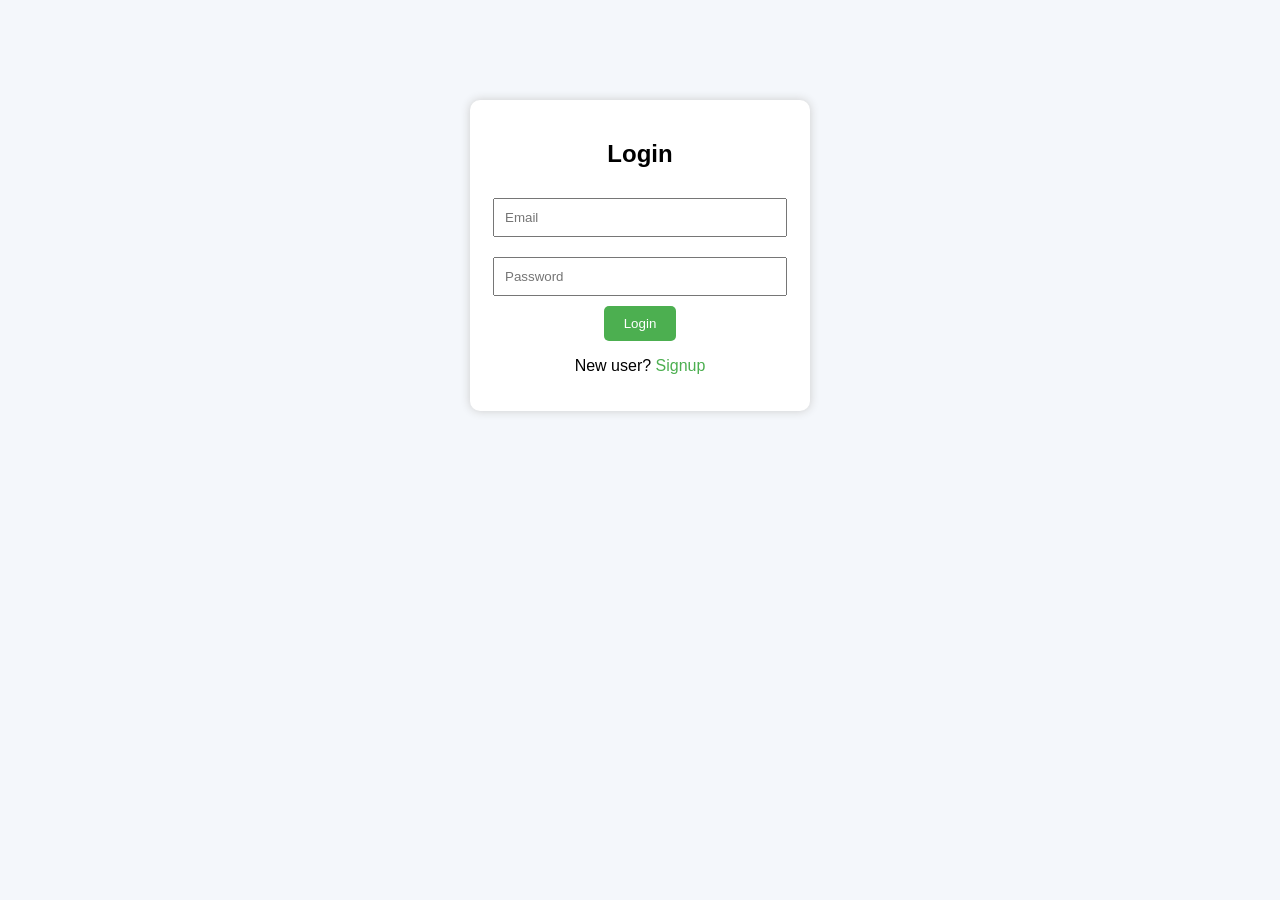
==== login.html @ 5a8e9cfa "Add frontend HTML pages (login, signup, dashboard)" ====
<!DOCTYPE html>
<html>
<head>
<title>Login -> Smart Expense Tracker</title>
<style>
body{font-family:Arial;background:#f4f7fb;text-align:center}
.container{margin:100px auto;width:300px;padding:20px;background:white;border-radius:10px;box-shadow:0 0 10px #ccc}
input{width:90%;padding:10px;margin:10px 0}
button{padding:10px 20px;background:#4CAF50;color:white;border:none;border-radius:5px}
a{text-decoration:none;color:#4CAF50}
</style>
</head>
<body>
<div class="container">
<h2>Login</h2>
<input type="email" placeholder="Email"><br>
<input type="password" placeholder="Password"><br>
<button>Login</button>
<p>New user? <a href="signup.html">Signup</a></p>
</div>
</body>
</html>
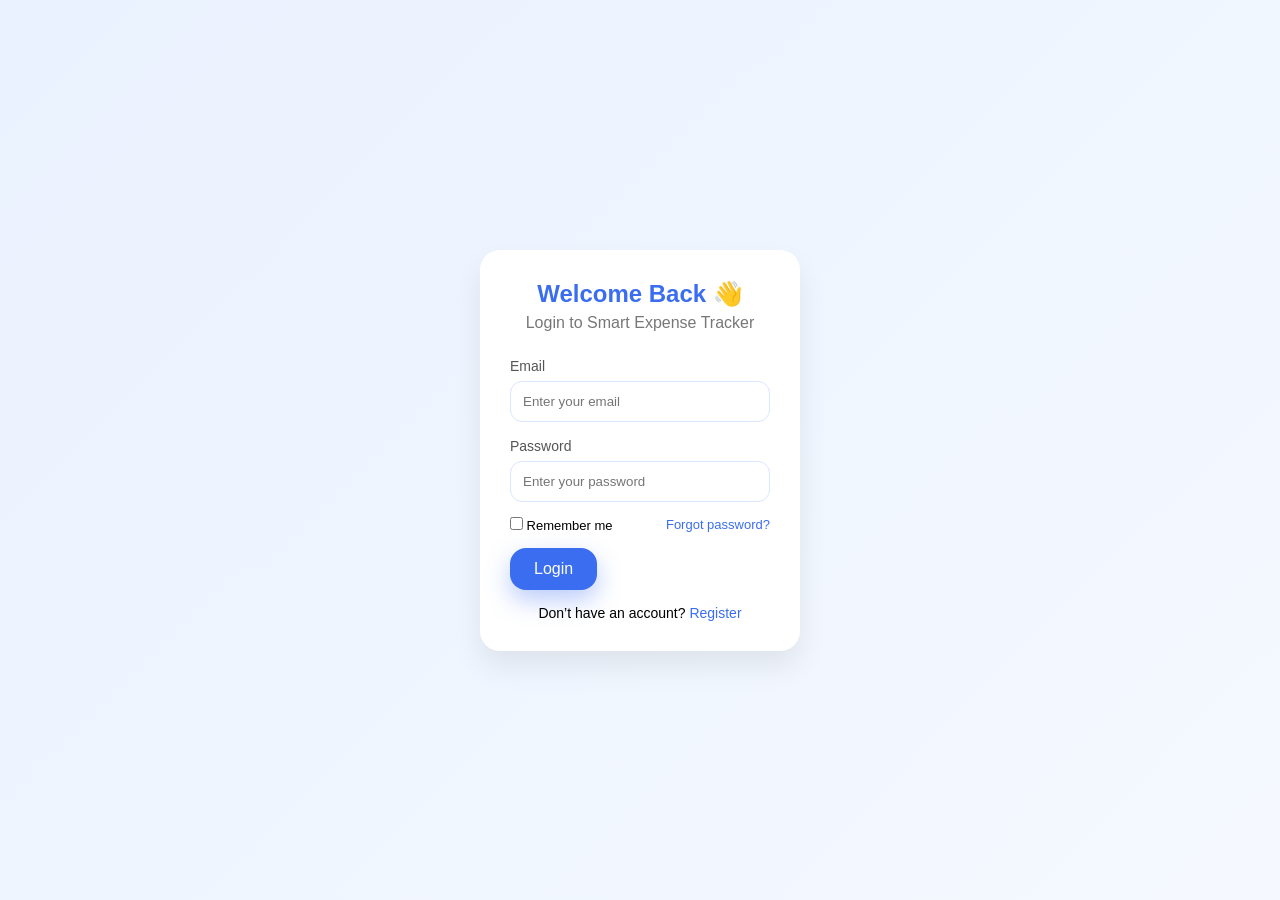
==== commit 1aad26e7: "Add files via upload Added Login page" ====
--- a/login.html
+++ b/login.html
@@ -1,22 +1,85 @@
-<!DOCTYPE html>
-<html>
-<head>
-<title>Login -> Smart Expense Tracker</title>
-<style>
-body{font-family:Arial;background:#f4f7fb;text-align:center}
-.container{margin:100px auto;width:300px;padding:20px;background:white;border-radius:10px;box-shadow:0 0 10px #ccc}
-input{width:90%;padding:10px;margin:10px 0}
-button{padding:10px 20px;background:#4CAF50;color:white;border:none;border-radius:5px}
-a{text-decoration:none;color:#4CAF50}
-</style>
-</head>
-<body>
-<div class="container">
-<h2>Login</h2>
-<input type="email" placeholder="Email"><br>
-<input type="password" placeholder="Password"><br>
-<button>Login</button>
-<p>New user? <a href="signup.html">Signup</a></p>
-</div>
-</body>
-</html>+<!DOCTYPE html>
+<html lang="en">
+<head>
+    <meta charset="UTF-8">
+    <title>Smart Expense Tracker - Login</title>
+    <link rel="stylesheet" href="login.css">
+
+</head>
+<body>
+
+
+
+<div class="container">
+    <div class="card">
+        <h2>Welcome Back 👋</h2>
+        <p class="subtitle">Login to Smart Expense Tracker</p>
+
+        <!-- onsubmit added -->
+        <form onsubmit="return validateLogin()">
+
+            <div class="input-group">
+                <label>Email</label>
+                <!-- id added -->
+                <input type="text" id="email" placeholder="Enter your email">
+            </div>
+            
+            <div class="input-group">
+                <label>Password</label>
+                <!-- id added -->
+                <input type="password" id="password" placeholder="Enter your password">
+            </div>
+
+            <div class="options">
+                <label>
+                    <input type="checkbox"> Remember me
+                </label>
+                <a href="#">Forgot password?</a>
+            </div>
+
+            <!-- <button type="submit">Login</button> -->
+             <a href="home.html" class="login-btn">Login</a>
+
+
+            <p class="register-link">
+                Don’t have an account? <a href="index.html">Register</a>
+            </p>
+        </form>
+    </div>
+</div>
+
+<!-- JavaScript inside body (correct place) -->
+<script>
+function validateLogin() {
+    var email = document.getElementById("email").value;
+    var password = document.getElementById("password").value;
+
+    // Email validation
+    if (email === "") {
+        alert("Email is required");
+        return false;
+    }
+
+    if (email.indexOf("@") === -1 || email.indexOf(".") === -1) {
+        alert("Please enter a valid email address");
+        return false;
+    }
+
+    // Password validation
+    if (password === "") {
+        alert("Password is required");
+        return false;
+    }
+
+    if (password.length < 6) {
+        alert("Password must be at least 6 characters long");
+        return false;
+    }
+
+    alert("Login successful!");
+    return true;
+}
+</script>
+
+</body>
+</html>
--- a/login.css
+++ b/login.css
@@ -0,0 +1,119 @@
+* {
+    margin: 0;
+    padding: 0;
+    box-sizing: border-box;
+    font-family: 'Segoe UI', sans-serif;
+}
+
+body {
+    height: 100vh;
+    background: linear-gradient(135deg, #eaf2ff, #f5f9ff);
+    display: flex;
+    align-items: center;
+    justify-content: center;
+}
+
+
+.container {
+    width: 100%;
+    max-width: 360px;
+    padding: 20px;
+}
+
+.card {
+    background: #ffffff;
+    border-radius: 20px;
+    padding: 30px;
+    box-shadow: 0 15px 30px rgba(0, 0, 0, 0.08);
+}
+
+.card h2 {
+    text-align: center;
+    color: #3a6df0;
+    margin-bottom: 6px;
+}
+
+.subtitle {
+    text-align: center;
+    color: #777;
+    margin-bottom: 25px;
+}
+
+.input-group {
+    margin-bottom: 15px;
+}
+
+.input-group label {
+    font-size: 14px;
+    color: #555;
+}
+
+.input-group input {
+    width: 100%;
+    padding: 12px;
+    margin-top: 6px;
+    border-radius: 12px;
+    border: 1px solid #dbe6ff;
+    outline: none;
+}
+
+.input-group input:focus {
+    border-color: #3a6df0;
+}
+
+/* Options row */
+.options {
+    display: flex;
+    justify-content: space-between;
+    align-items: center;
+    font-size: 13px;
+    margin-bottom: 15px;
+}
+
+.options a {
+    color: #3a6df0;
+    text-decoration: none;
+}
+
+button {
+    width: 100%;
+    padding: 12px;
+    border: none;
+    border-radius: 14px;
+    background: #3a6df0;
+    color: white;
+    font-size: 16px;
+    cursor: pointer;
+}
+
+button:hover {
+    background: #2f5ce0;
+}
+
+.register-link {
+    text-align: center;
+    margin-top: 15px;
+    font-size: 14px;
+}
+
+.register-link a {
+    color: #3a6df0;
+    text-decoration: none;
+    font-weight: 500;
+}
+
+.login-btn {
+    display: inline-block;
+    padding: 12px 24px;
+    background: #3a6df0;
+    color: white;
+    text-decoration: none;
+    border-radius: 16px;
+    font-size: 16px;
+    font-weight: 500;
+    box-shadow: 0 10px 25px rgba(58,109,240,0.35);
+}
+
+.login-btn:hover {
+    background: #2f5ce0;
+}
